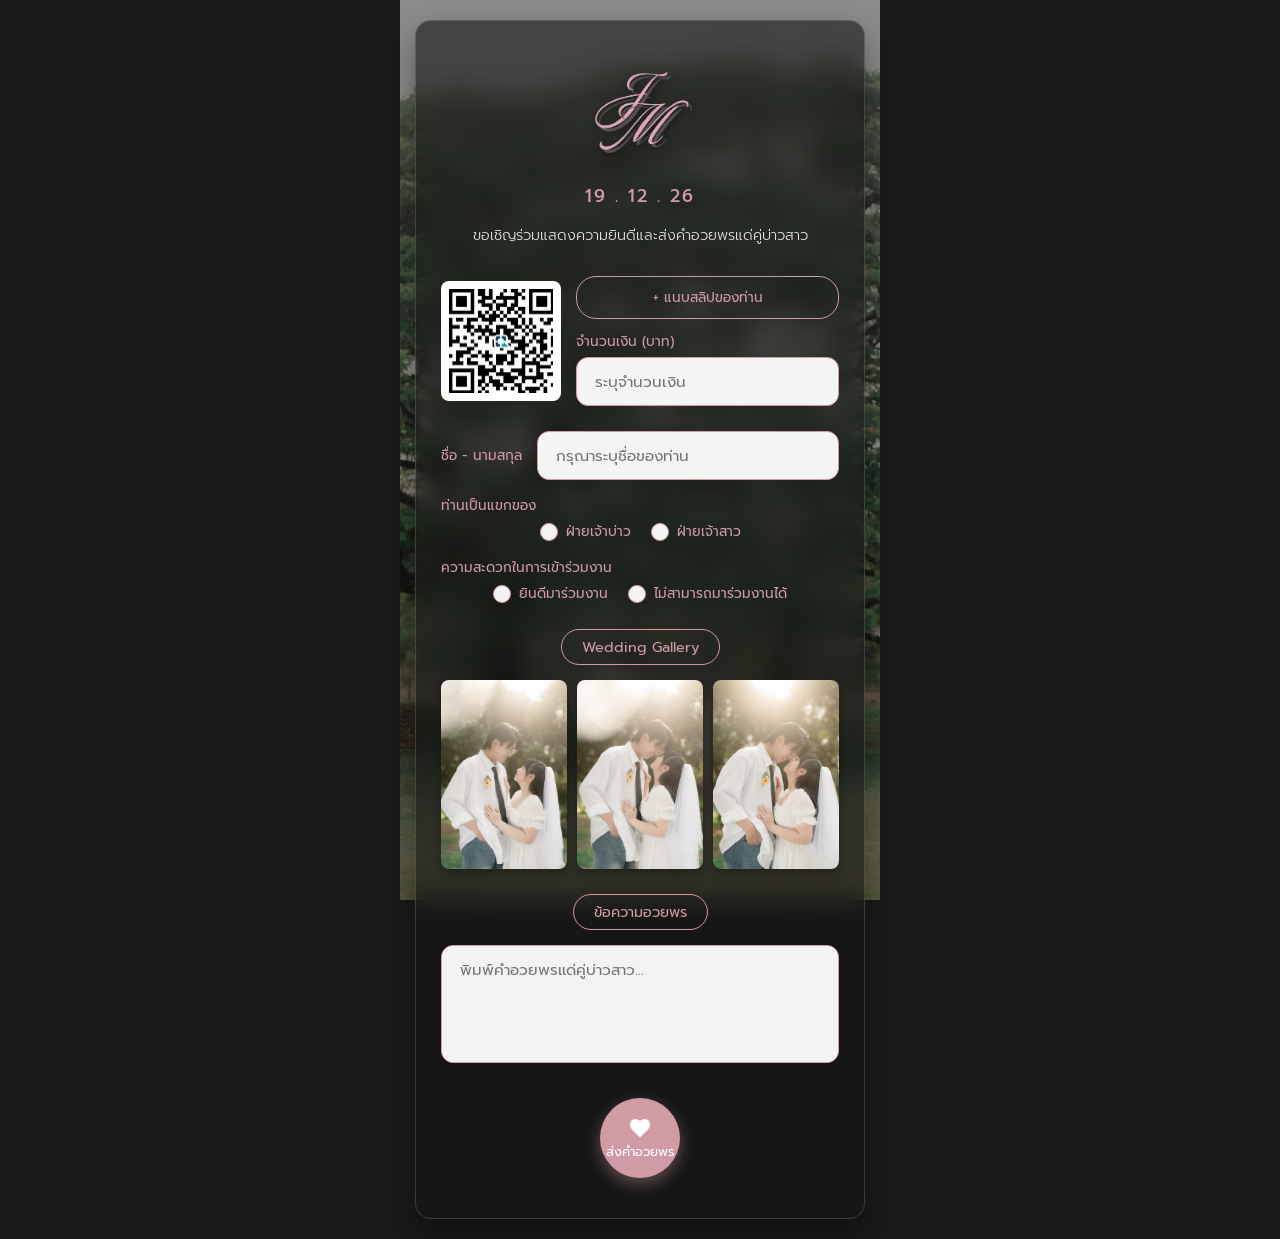
==== index.html @ 5e996eba "update: full wedding invitation design" ====
<!DOCTYPE html>
<html lang="th">

<head>
    <meta charset="UTF-8">
    <meta name="viewport" content="width=device-width, initial-scale=1.0">
    <title>JM Wedding Invitation</title>
    <meta name="description" content="ร่วมแสดงความยินดีและเขียนคำอวยพรงานแต่งงาน JM">
    <link rel="preconnect" href="https://fonts.googleapis.com">
    <link rel="preconnect" href="https://fonts.gstatic.com" crossorigin>
    <link href="https://fonts.googleapis.com/css2?family=Great+Vibes&family=Prompt:wght@300;400;500&display=swap"
        rel="stylesheet">
    <link rel="stylesheet" href="styles.css">
</head>

<body>
    <div class="app-container">
        <!-- Background Image -->
        <div class="background-image"></div>

        <!-- Main Content Glassmorphism Box -->
        <div class="glass-card">

            <!-- Header Section -->
            <header class="header-section">
                <img src="assets/img/logo.png" alt="JM Logo" class="initials-img">
                <p class="wedding-date">19 . 12 . 26</p>
                <p class="greeting">ขอเชิญร่วมแสดงความยินดีและส่งคำอวยพรแด่คู่บ่าวสาว</p>
            </header>

            <form id="weddingForm" class="wedding-form">

                <!-- Donation / Gift Section -->
                <section class="gift-section">
                    <div class="qr-container">
                        <!-- QR Code -->
                        <img src="assets/img/qr.jpg" alt="QR Code" class="qr-code">
                    </div>

                    <div class="gift-inputs">
                        <button type="button" class="btn-attach-slip" id="attachSlipBtn" blank="upload.html">
                            + แนบสลิปของท่าน
                        </button>
                        <input type="file" id="slipInput" class="hidden-input" accept="image/*">

                        <div class="input-group">
                            <label for="amount">จำนวนเงิน (บาท)</label>
                            <input type="number" id="amount" placeholder="ระบุจำนวนเงิน" required>
                        </div>
                    </div>
                </section>

                <!-- Guest Info Section -->
                <section class="guest-info-section">
                    <div class="input-group row-group">
                        <label for="guestName">ชื่อ - นามสกุล</label>
                        <input type="text" id="guestName" placeholder="กรุณาระบุชื่อของท่าน" required>
                    </div>
                    
                    <div class="input-group">
                        <label>ท่านเป็นแขกของ</label>
                        <div class="radio-group">
                            <label class="radio-label">
                                <input type="radio" name="side" value="ฝ่ายเจ้าบ่าว">
                                <span class="custom-radio"></span>
                                ฝ่ายเจ้าบ่าว
                            </label>
                            <label class="radio-label">
                                <input type="radio" name="side" value="ฝ่ายเจ้าสาว">
                                <span class="custom-radio"></span>
                                ฝ่ายเจ้าสาว
                            </label>
                        </div>
                    </div>
                    
                    <div class="input-group">
                        <label>ความสะดวกในการเข้าร่วมงาน</label>
                        <div class="radio-group">
                            <label class="radio-label">
                                <input type="radio" name="attendance" value="ยินดีมาร่วมงาน">
                                <span class="custom-radio"></span>
                                ยินดีมาร่วมงาน
                            </label>
                            <label class="radio-label">
                                <input type="radio" name="attendance" value="ไม่สามารถมาร่วมงานได้">
                                <span class="custom-radio"></span>
                                ไม่สามารถมาร่วมงานได้
                            </label>
                        </div>
                    </div>
                    
                </section>

                <!-- Gallery Section -->
                <section class="gallery-section">
                    <h2 class="section-title pink-badge">Wedding Gallery</h2>
                    <div class="gallery-grid">
                        <div class="gallery-item">
                            <img src="assets/img/set1/1.jpg" alt="Gallery 1">
                        </div>
                        <div class="gallery-item">
                            <img src="assets/img/set1/2.jpg" alt="Gallery 2">
                        </div>
                        <div class="gallery-item">
                            <img src="assets/img/set1/3.jpg" alt="Gallery 3">
                        </div>
                    </div>
                </section>

                <!-- Blessing Section -->
                <section class="blessing-section">
                    <h2 class="section-title pink-badge">ข้อความอวยพร</h2>
                    <textarea id="blessingMessage" rows="4" placeholder="พิมพ์คำอวยพรแด่คู่บ่าวสาว..."
                        required></textarea>
                </section>

                <!-- Submit Section -->
                <div class="submit-section">
                    <button type="submit" class="btn-submit">
                        <svg class="heart-icon" viewBox="0 0 24 24" fill="none" xmlns="http://www.w3.org/2000/svg">
                            <path
                                d="M12 21.35l-1.45-1.32C5.4 15.36 2 12.28 2 8.5 2 5.42 4.42 3 7.5 3c1.74 0 3.41.81 4.5 2.09C13.09 3.81 14.76 3 16.5 3 19.58 3 22 5.42 22 8.5c0 3.78-3.4 6.86-8.55 11.54L12 21.35z"
                                fill="currentColor" />
                        </svg>
                        ส่งคำอวยพร
                    </button>
                </div>
            </form>
        </div>
    </div>

    <!-- Success Modal -->
    <div id="successModal" class="modal">
        <div class="modal-content">
            <span class="close-modal">&times;</span>
            <div class="modal-icon">🌸</div>
            <h2>ขอขอบพระคุณ</h2>
            <p>เราทั้งสองได้รับคำอวยพรและของขวัญจากท่านเรียบร้อยแล้ว ขอบพระคุณที่ร่วมยินดีกับเราค่ะ/ครับ</p>
            <button class="btn-close-modal">ปิดหน้าต่าง</button>
        </div>
    </div>

    <script src="script.js"></script>
</body>

</html>
---- styles.css ----
:root {
    --primary-pink: #d19ba5;
    --primary-pink-hover: #b8828c;
    --text-light: #fdfbfb;
    --text-dark: #333333;
    --bg-overlay: rgba(30, 30, 30, 0.5);
    --glass-bg: rgba(20, 20, 20, 0.6);
    --glass-border: rgba(255, 255, 255, 0.15);
    --input-bg: rgba(255, 255, 255, 0.95);

    --font-heading: 'Great Vibes', cursive;
    --font-body: 'Prompt', sans-serif;
}

* {
    margin: 0;
    padding: 0;
    box-sizing: border-box;
}

body {
    font-family: var(--font-body);
    color: var(--text-light);
    background-color: #1a1a1a;
    min-height: 100vh;
    display: flex;
    justify-content: center;
    align-items: center;
    overflow-x: hidden;
}

/* Background Setup */
.background-image {
    position: fixed;
    top: 0;
    left: 0;
    right: 0;
    margin: 0 auto;
    width: 100%;
    max-width: 480px;
    height: 100vh;
    background-image: url('assets/img/back.jpg');
    background-size: cover;
    background-position: center;
    background-repeat: no-repeat;
    z-index: -2;

}

.background-image::after {
    content: '';
    position: absolute;
    top: 0;
    left: 0;
    width: 100%;
    height: 100%;
    background: var(--bg-overlay);
    z-index: -1;
}

/* App Container (Mobile layout centered on desktop) */
.app-container {
    width: 100%;
    max-width: 480px;
    min-height: 100vh;
    padding: 20px 15px;
    display: flex;
    flex-direction: column;
}

/* Glassmorphism Card */
.glass-card {
    background: var(--glass-bg);
    backdrop-filter: blur(12px);
    -webkit-backdrop-filter: blur(12px);
    border: 1px solid var(--glass-border);
    border-radius: 16px;
    padding: 40px 25px;
    display: flex;
    flex-direction: column;
    gap: 30px;
    box-shadow: 0 15px 35px rgba(0, 0, 0, 0.4);
}

/* Header */
.header-section {
    text-align: center;
}

.initials-img {
    height: 100px;
    width: auto;
    object-fit: contain;
    margin-bottom: 15px;
    filter: drop-shadow(2px 2px 4px rgba(0, 0, 0, 0.5));
}

.wedding-date {
    font-size: 1.1rem;
    letter-spacing: 2px;
    color: var(--primary-pink);
    margin-bottom: 15px;
    font-weight: 500;
}

.greeting {
    font-size: 0.9rem;
    color: #e0e0e0;
    font-weight: 300;
}

/* Forms & Inputs */
.wedding-form {
    display: flex;
    flex-direction: column;
    gap: 25px;
}

.gift-section {
    display: flex;
    gap: 15px;
    align-items: center;
    justify-content: center;
}

.qr-container {
    background: white;
    padding: 8px;
    border-radius: 8px;
    width: 120px;
    height: 120px;
    flex-shrink: 0;
}

.qr-code {
    width: 100%;
    height: 100%;
    object-fit: contain;
}

.gift-inputs {
    display: flex;
    flex-direction: column;
    gap: 12px;
    flex-grow: 1;
}

.btn-attach-slip {
    background: transparent;
    color: var(--primary-pink);
    border: 1px solid var(--primary-pink);
    padding: 10px 16px;
    border-radius: 20px;
    font-family: var(--font-body);
    font-size: 0.85rem;
    cursor: pointer;
    transition: all 0.3s ease;
    box-shadow: none;
}

.btn-attach-slip:hover {
    background: var(--primary-pink);
    color: white;
    transform: translateY(-2px);
}

.hidden-input {
    display: none;
}

.input-group {
    display: flex;
    flex-direction: column;
    gap: 5px;
}

.row-group {
    flex-direction: row;
    align-items: center;
    gap: 15px;
}

.row-group label {
    white-space: nowrap;
}

.input-group label {
    font-size: 0.85rem;
    color: var(--primary-pink);
    font-weight: 400;
}

.input-group input,
.blessing-section textarea {
    width: 100%;
    padding: 12px 18px;
    border: 1px solid var(--primary-pink);
    border-radius: 12px;
    background: var(--input-bg);
    color: var(--text-dark);
    font-family: var(--font-body);
    font-size: 0.95rem;
    outline: none;
    box-shadow: 0 4px 10px rgba(0, 0, 0, 0.05);
    transition: all 0.3s ease;
}

.input-group input:focus,
.blessing-section textarea:focus {
    box-shadow: 0 0 0 3px rgba(209, 155, 165, 0.3);
    border-color: var(--primary-pink-hover);
}

.guest-info-section {
    display: flex;
    flex-direction: column;
    gap: 15px;
}

/* Radio Buttons */
.radio-group {
    display: flex;
    justify-content: center;
    gap: 20px;
}

.radio-label {
    display: flex;
    align-items: center;
    gap: 8px;
    font-size: 0.85rem;
    cursor: pointer;
}

.radio-label input[type="radio"] {
    display: none;
}

.custom-radio {
    width: 18px;
    height: 18px;
    border: 1px solid var(--primary-pink);
    border-radius: 50%;
    display: inline-block;
    position: relative;
    background: var(--input-bg);
}

.radio-label input[type="radio"]:checked+.custom-radio::after {
    content: '';
    position: absolute;
    top: 50%;
    left: 50%;
    transform: translate(-50%, -50%);
    width: 8px;
    height: 8px;
    background: var(--primary-pink);
    border-radius: 50%;
}

/* Common Section Styles */
.section-title {
    text-align: center;
    font-size: 0.9rem;
    font-weight: 400;
    margin-bottom: 15px;
}

.pink-badge {
    color: var(--primary-pink);
    background: transparent;
    display: inline-block;
    padding: 6px 20px;
    border: 1px solid var(--primary-pink);
    border-radius: 20px;
    margin: 0 auto 15px auto;
    width: max-content;
    box-shadow: none;
}

/* Gallery */
.gallery-section {
    display: flex;
    flex-direction: column;
    align-items: center;
}

.gallery-grid {
    display: grid;
    grid-template-columns: repeat(3, 1fr);
    gap: 10px;
    width: 100%;
}

.gallery-item {
    aspect-ratio: 2/3;
    border-radius: 8px;
    overflow: hidden;
    box-shadow: 0 4px 8px rgba(0, 0, 0, 0.3);
}

.gallery-item img {
    width: 100%;
    height: 100%;
    object-fit: cover;
    transition: transform 0.5s ease;
}

.gallery-item:hover img {
    transform: scale(1.1);
}

/* Blessing Section */
.blessing-section {
    display: flex;
    flex-direction: column;
    align-items: center;
}

.blessing-section textarea {
    border-radius: 12px;
    resize: none;
}

/* Submit Section */
.submit-section {
    display: flex;
    flex-direction: column;
    align-items: center;
    gap: 15px;
    margin-top: 10px;
}

.btn-submit {
    background: var(--primary-pink);
    color: white;
    border: none;
    width: 80px;
    height: 80px;
    border-radius: 50%;
    display: flex;
    flex-direction: column;
    justify-content: center;
    align-items: center;
    font-family: var(--font-body);
    font-size: 0.8rem;
    cursor: pointer;
    box-shadow: 0 6px 15px rgba(209, 155, 165, 0.4);
    transition: all 0.3s cubic-bezier(0.175, 0.885, 0.32, 1.275);
    position: relative;
    overflow: hidden;
}

.btn-submit::before {
    content: '';
    position: absolute;
    top: 0;
    left: 0;
    width: 100%;
    height: 100%;
    background: radial-gradient(circle, rgba(255, 255, 255, 0.4) 0%, rgba(255, 255, 255, 0) 70%);
    opacity: 0;
    transition: opacity 0.3s ease;
}

.btn-submit:hover {
    transform: scale(1.05) translateY(-5px);
    box-shadow: 0 8px 20px rgba(209, 155, 165, 0.6);
}

.btn-submit:hover::before {
    opacity: 1;
}

.heart-icon {
    width: 24px;
    height: 24px;
    margin-bottom: 2px;
}

.footer-logo {
    font-family: 'Times New Roman', serif;
    font-size: 1.2rem;
    letter-spacing: 5px;
    color: rgba(255, 255, 255, 0.6);
}

/* Modal Styles */
.modal {
    display: none;
    position: fixed;
    top: 0;
    left: 0;
    width: 100%;
    height: 100%;
    background: rgba(0, 0, 0, 0.8);
    backdrop-filter: blur(5px);
    z-index: 1000;
    justify-content: center;
    align-items: center;
    opacity: 0;
    transition: opacity 0.3s ease;
}

.modal.show {
    display: flex;
    opacity: 1;
}

.modal-content {
    background: white;
    padding: 40px 30px;
    border-radius: 16px;
    text-align: center;
    max-width: 90%;
    width: 400px;
    position: relative;
    transform: translateY(20px);
    transition: transform 0.3s cubic-bezier(0.175, 0.885, 0.32, 1.275);
    color: var(--text-dark);
}

.modal.show .modal-content {
    transform: translateY(0);
}

.modal-icon {
    font-size: 3rem;
    margin-bottom: 15px;
}

.modal h2 {
    color: var(--primary-pink);
    margin-bottom: 10px;
    font-size: 1.5rem;
}

.modal p {
    font-size: 0.95rem;
    color: #666;
    margin-bottom: 25px;
    line-height: 1.5;
}

.btn-close-modal {
    background: var(--primary-pink);
    color: white;
    border: none;
    padding: 10px 25px;
    border-radius: 20px;
    font-family: var(--font-body);
    font-size: 1rem;
    cursor: pointer;
    transition: background 0.3s;
}

.btn-close-modal:hover {
    background: var(--primary-pink-hover);
}

.close-modal {
    position: absolute;
    top: 15px;
    right: 20px;
    font-size: 1.5rem;
    color: #aaa;
    cursor: pointer;
}

.close-modal:hover {
    color: var(--text-dark);
}

/* Animations */
@keyframes fadeIn {
    from {
        opacity: 0;
        transform: translateY(20px);
    }

    to {
        opacity: 1;
        transform: translateY(0);
    }
}

.glass-card {
    animation: fadeIn 1s ease-out;
}

/* Upload Area Styles */
.upload-area {
    width: 100%;
    aspect-ratio: 1/1;
    border: 1px dashed var(--primary-pink);
    border-radius: 30px;
    display: flex;
    flex-direction: column;
    justify-content: center;
    align-items: center;
    cursor: pointer;
    position: relative;
    transition: all 0.3s ease;
    background: rgba(255, 255, 255, 0.03);
    margin-bottom: 20px;
}

.upload-area:hover {
    background: rgba(209, 155, 165, 0.1);
    border-style: solid;
}

.upload-text {
    color: var(--primary-pink);
    font-size: 1.1rem;
    margin-bottom: 20px;
    font-weight: 400;
}

.plus-icon {
    font-size: 6rem;
    color: var(--primary-pink);
    line-height: 1;
    font-weight: 300;
}

.preview-container {
    position: absolute;
    top: 0;
    left: 0;
    width: 100%;
    height: 100%;
    border-radius: 28px;
    overflow: hidden;
    background: white;
    display: flex;
    flex-direction: column;
}

.preview-container.hidden {
    display: none;
}

.slip-preview-img {
    width: 100%;
    height: 100%;
    object-fit: contain;
    background: #f0f0f0;
}

.change-text {
    position: absolute;
    bottom: 0;
    width: 100%;
    background: rgba(0, 0, 0, 0.5);
    color: white;
    text-align: center;
    padding: 5px 0;
    font-size: 0.8rem;
}
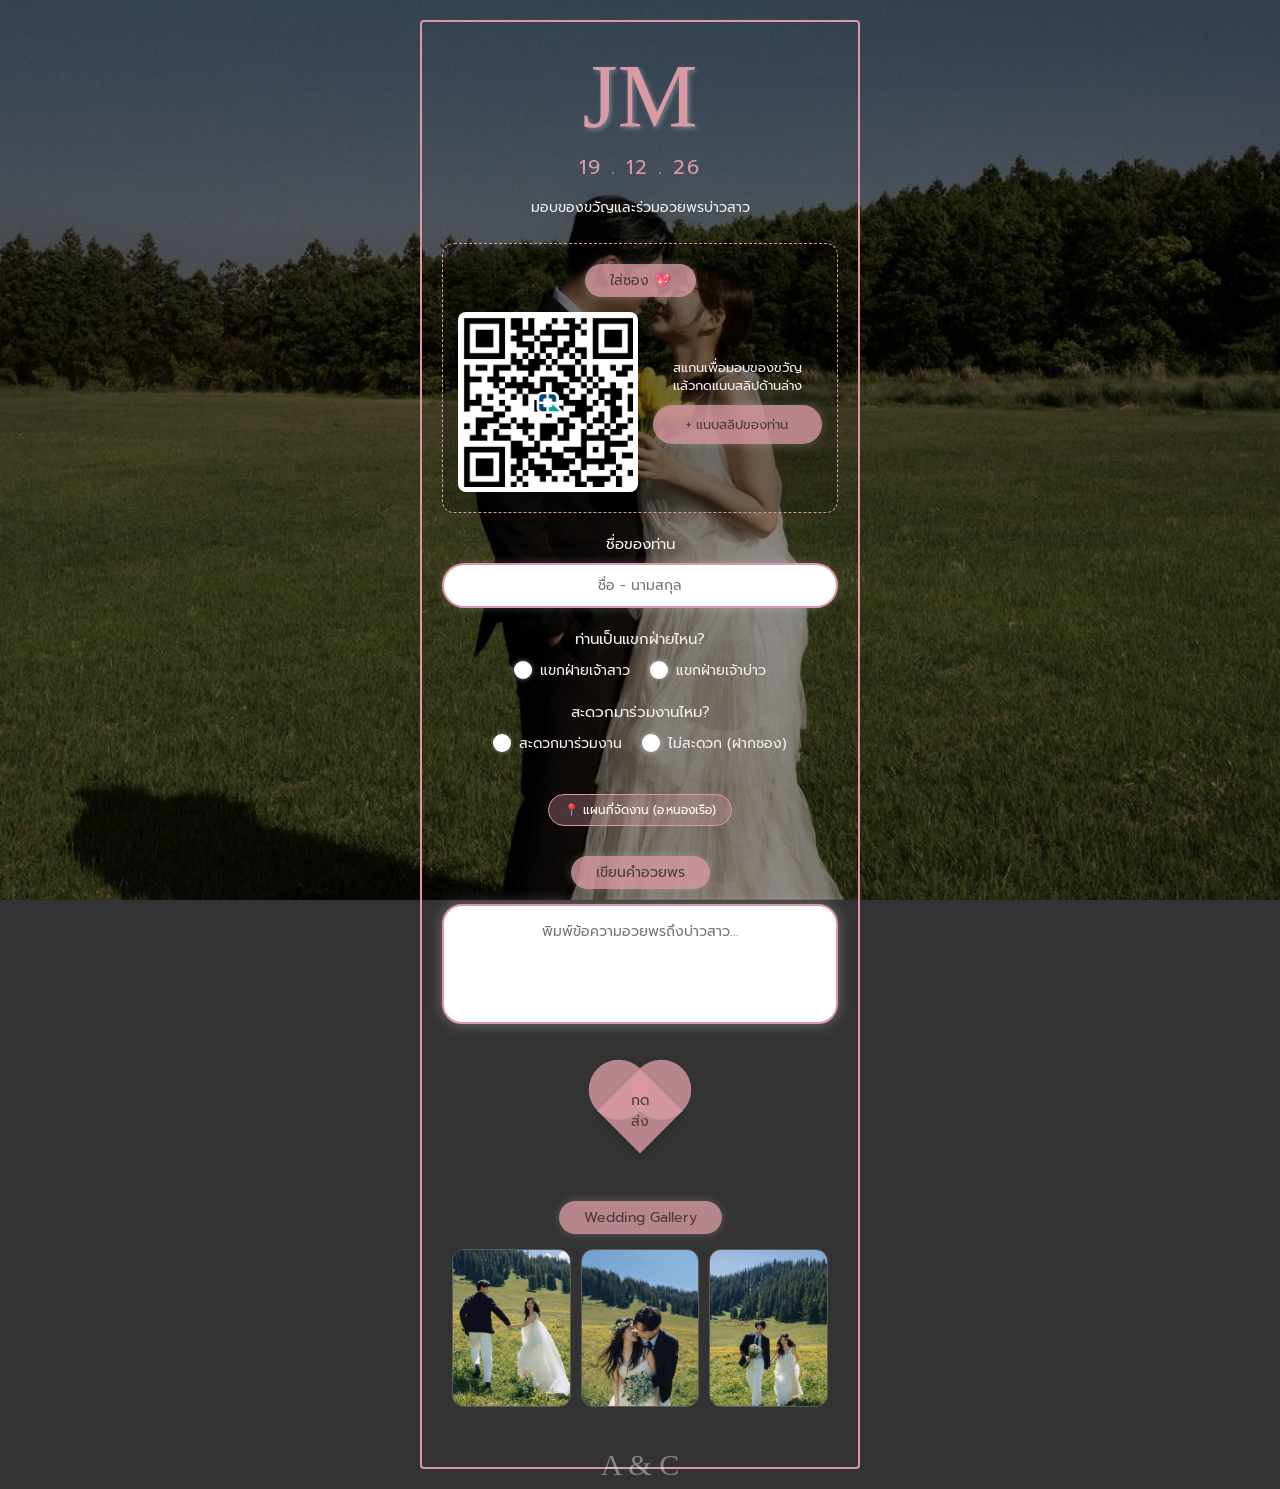
==== commit 66e973e5: "Update wedding card" ====
--- a/index.html
+++ b/index.html
@@ -3,141 +3,159 @@
 
 <head>
     <meta charset="UTF-8">
-    <meta name="viewport" content="width=device-width, initial-scale=1.0">
-    <title>JM Wedding Invitation</title>
-    <meta name="description" content="ร่วมแสดงความยินดีและเขียนคำอวยพรงานแต่งงาน JM">
-    <link rel="preconnect" href="https://fonts.googleapis.com">
-    <link rel="preconnect" href="https://fonts.gstatic.com" crossorigin>
+    <meta name="viewport" content="width=device-width, initial-scale=1.0, maximum-scale=1.0, user-scalable=no">
+    <title>ร่วมแสดงความยินดีงานแต่ง</title>
     <link href="https://fonts.googleapis.com/css2?family=Great+Vibes&family=Prompt:wght@300;400;500&display=swap"
         rel="stylesheet">
-    <link rel="stylesheet" href="styles.css">
+    <link rel="stylesheet" href="style.css">
 </head>
 
 <body>
-    <div class="app-container">
-        <!-- Background Image -->
-        <div class="background-image"></div>
 
-        <!-- Main Content Glassmorphism Box -->
-        <div class="glass-card">
+    <!-- Background -->
+    <div class="bg-container">
+        <div class="bg-overlay"></div>
+    </div>
 
-            <!-- Header Section -->
+    <main class="wedding-wrapper">
+        <div class="wedding-border">
+
+            <!-- ═══ 1. Header ═══ -->
             <header class="header-section">
-                <img src="assets/img/logo.png" alt="JM Logo" class="initials-img">
-                <p class="wedding-date">19 . 12 . 26</p>
-                <p class="greeting">ขอเชิญร่วมแสดงความยินดีและส่งคำอวยพรแด่คู่บ่าวสาว</p>
+                <h1 class="monogram">JM</h1>
+                <p class="date">19 . 12 . 26</p>
+                <p class="subtitle">มอบของขวัญและร่วมอวยพรบ่าวสาว</p>
             </header>
 
-            <form id="weddingForm" class="wedding-form">
+            <form id="wedding-form">
 
-                <!-- Donation / Gift Section -->
-                <section class="gift-section">
-                    <div class="qr-container">
-                        <!-- QR Code -->
-                        <img src="assets/img/qr.jpg" alt="QR Code" class="qr-code">
+                <!-- ═══ 2. QR Code + Upload Slip (Priority 1) ═══ -->
+                <section class="envelope-section">
+                    <div class="section-label">ใส่ซอง 💖</div>
+                    <div class="qr-upload-row">
+                        <div class="qr-box">
+                            <img src="img/qr.jpg" alt="QR Code" class="qr-code">
+                        </div>
+                        <div class="upload-box">
+                            <p class="upload-hint">สแกนเพื่อมอบของขวัญ<br>แล้วกดแนบสลิปด้านล่าง</p>
+                            <button type="button" id="btn-open-slip-modal" class="pill-btn pink-btn">+
+                                แนบสลิปของท่าน</button>
+                        </div>
+                    </div>
+                    <div id="slip-status" class="slip-status hidden">✅ แนบสลิปเรียบร้อยแล้ว</div>
+                </section>
+
+                <!-- ═══ 3. Guest Info ═══ -->
+                <section class="form-section">
+                    <div class="form-row">
+                        <label for="guest-name">ชื่อของท่าน</label>
+                        <input type="text" id="guest-name" name="guest-name" class="pill-input"
+                            placeholder="ชื่อ - นามสกุล" required>
                     </div>
 
-                    <div class="gift-inputs">
-                        <button type="button" class="btn-attach-slip" id="attachSlipBtn" blank="upload.html">
-                            + แนบสลิปของท่าน
-                        </button>
-                        <input type="file" id="slipInput" class="hidden-input" accept="image/*">
+                    <div class="form-row">
+                        <p class="question-label">ท่านเป็นแขกฝ่ายไหน?</p>
+                        <div class="radio-row">
+                            <label class="custom-radio">
+                                <input type="radio" name="relation" value="เจ้าสาว" required>
+                                <span class="radio-mark"></span>
+                                แขกฝ่ายเจ้าสาว
+                            </label>
+                            <label class="custom-radio">
+                                <input type="radio" name="relation" value="เจ้าบ่าว">
+                                <span class="radio-mark"></span>
+                                แขกฝ่ายเจ้าบ่าว
+                            </label>
+                        </div>
+                    </div>
 
-                        <div class="input-group">
-                            <label for="amount">จำนวนเงิน (บาท)</label>
-                            <input type="number" id="amount" placeholder="ระบุจำนวนเงิน" required>
+                    <div class="form-row">
+                        <p class="question-label">สะดวกมาร่วมงานไหม?</p>
+                        <div class="radio-row">
+                            <label class="custom-radio">
+                                <input type="radio" name="attending" value="สะดวกมาร่วมงาน" required>
+                                <span class="radio-mark"></span>
+                                สะดวกมาร่วมงาน
+                            </label>
+                            <label class="custom-radio">
+                                <input type="radio" name="attending" value="ไม่สะดวก">
+                                <span class="radio-mark"></span>
+                                ไม่สะดวก (ฝากซอง)
+                            </label>
                         </div>
                     </div>
                 </section>
 
-                <!-- Guest Info Section -->
-                <section class="guest-info-section">
-                    <div class="input-group row-group">
-                        <label for="guestName">ชื่อ - นามสกุล</label>
-                        <input type="text" id="guestName" placeholder="กรุณาระบุชื่อของท่าน" required>
-                    </div>
-                    
-                    <div class="input-group">
-                        <label>ท่านเป็นแขกของ</label>
-                        <div class="radio-group">
-                            <label class="radio-label">
-                                <input type="radio" name="side" value="ฝ่ายเจ้าบ่าว">
-                                <span class="custom-radio"></span>
-                                ฝ่ายเจ้าบ่าว
-                            </label>
-                            <label class="radio-label">
-                                <input type="radio" name="side" value="ฝ่ายเจ้าสาว">
-                                <span class="custom-radio"></span>
-                                ฝ่ายเจ้าสาว
-                            </label>
-                        </div>
-                    </div>
-                    
-                    <div class="input-group">
-                        <label>ความสะดวกในการเข้าร่วมงาน</label>
-                        <div class="radio-group">
-                            <label class="radio-label">
-                                <input type="radio" name="attendance" value="ยินดีมาร่วมงาน">
-                                <span class="custom-radio"></span>
-                                ยินดีมาร่วมงาน
-                            </label>
-                            <label class="radio-label">
-                                <input type="radio" name="attendance" value="ไม่สามารถมาร่วมงานได้">
-                                <span class="custom-radio"></span>
-                                ไม่สามารถมาร่วมงานได้
-                            </label>
-                        </div>
-                    </div>
-                    
+                <!-- ═══ 4. Map ═══ -->
+                <section class="map-section">
+                    <a href="https://www.google.com/maps/place/Nong+Ruea+District,+Khon+Kaen" target="_blank"
+                        class="map-link">
+                        📍 แผนที่จัดงาน (อ.หนองเรือ)
+                    </a>
                 </section>
 
-                <!-- Gallery Section -->
-                <section class="gallery-section">
-                    <h2 class="section-title pink-badge">Wedding Gallery</h2>
-                    <div class="gallery-grid">
-                        <div class="gallery-item">
-                            <img src="assets/img/set1/1.jpg" alt="Gallery 1">
-                        </div>
-                        <div class="gallery-item">
-                            <img src="assets/img/set1/2.jpg" alt="Gallery 2">
-                        </div>
-                        <div class="gallery-item">
-                            <img src="assets/img/set1/3.jpg" alt="Gallery 3">
-                        </div>
-                    </div>
+                <!-- ═══ 5. Blessing ═══ -->
+                <section class="blessing-section">
+                    <div class="section-label">เขียนคำอวยพร</div>
+                    <textarea id="message" name="message" class="blessing-textarea"
+                        placeholder="พิมพ์ข้อความอวยพรถึงบ่าวสาว..." required></textarea>
                 </section>
 
-                <!-- Blessing Section -->
-                <section class="blessing-section">
-                    <h2 class="section-title pink-badge">ข้อความอวยพร</h2>
-                    <textarea id="blessingMessage" rows="4" placeholder="พิมพ์คำอวยพรแด่คู่บ่าวสาว..."
-                        required></textarea>
-                </section>
-
-                <!-- Submit Section -->
+                <!-- ═══ 6. Submit ═══ -->
                 <div class="submit-section">
-                    <button type="submit" class="btn-submit">
-                        <svg class="heart-icon" viewBox="0 0 24 24" fill="none" xmlns="http://www.w3.org/2000/svg">
-                            <path
-                                d="M12 21.35l-1.45-1.32C5.4 15.36 2 12.28 2 8.5 2 5.42 4.42 3 7.5 3c1.74 0 3.41.81 4.5 2.09C13.09 3.81 14.76 3 16.5 3 19.58 3 22 5.42 22 8.5c0 3.78-3.4 6.86-8.55 11.54L12 21.35z"
-                                fill="currentColor" />
-                        </svg>
-                        ส่งคำอวยพร
+                    <button type="submit" id="btn-submit" class="heart-btn">
+                        <span>กดส่ง</span>
                     </button>
                 </div>
+
             </form>
+
+            <!-- ═══ 7. Wedding Gallery (Bonus at bottom) ═══ -->
+            <section class="gallery-section" style="margin-top: 20px;">
+                <div class="section-label">Wedding Gallery</div>
+                <div class="gallery-grid">
+                    <img src="img/1.jpg" alt="Gallery 1">
+                    <img src="img/2.jpg" alt="Gallery 2">
+                    <img src="img/3.jpg" alt="Gallery 3">
+                </div>
+            </section>
+
+            <div class="footer-logo">A & C</div>
+        </div>
+    </main>
+
+    <!-- Slip Upload Modal -->
+    <div id="slip-modal" class="modal">
+        <div class="modal-content">
+            <span class="close-btn" id="close-slip-modal">&times;</span>
+            <h2>แนบสลิปโอนเงิน</h2>
+            <div class="upload-area" id="upload-area">
+                <input type="file" id="slip-input" accept="image/*" hidden>
+                <div class="upload-placeholder" id="upload-placeholder">
+                    <span class="upload-icon">📤</span>
+                    <span>คลิกเพื่อเลือกรูปภาพสลิป</span>
+                </div>
+                <img id="slip-preview" class="slip-preview hidden" alt="Slip Preview">
+            </div>
+            <button type="button" id="btn-confirm-slip" class="pill-btn pink-btn" disabled>ยืนยันสลิป</button>
         </div>
     </div>
 
-    <!-- Success Modal -->
-    <div id="successModal" class="modal">
-        <div class="modal-content">
-            <span class="close-modal">&times;</span>
-            <div class="modal-icon">🌸</div>
-            <h2>ขอขอบพระคุณ</h2>
-            <p>เราทั้งสองได้รับคำอวยพรและของขวัญจากท่านเรียบร้อยแล้ว ขอบพระคุณที่ร่วมยินดีกับเราค่ะ/ครับ</p>
-            <button class="btn-close-modal">ปิดหน้าต่าง</button>
+    <!-- Thank You Modal -->
+    <div id="thank-you-modal" class="modal">
+        <div class="modal-content thank-you-content">
+            <div class="thank-icon">🌸</div>
+            <h2>ขอบคุณจากใจ</h2>
+            <p class="thank-you-text">ขอบคุณ คุณ <span id="thank-you-name" class="highlight-name">...</span> มากๆ
+                นะคะ/ครับ</p>
+            <p class="thank-you-sub">ที่มาร่วมแสดงความยินดีและเป็นส่วนหนึ่ง<br>ในวันสำคัญของเราสองคน</p>
+            <button type="button" id="btn-close-thank-you" class="pill-btn pink-btn">ปิดหน้าต่าง</button>
         </div>
+    </div>
+
+    <!-- Loading Overlay -->
+    <div id="loading-overlay" class="loading-overlay hidden">
+        <div class="spinner"></div>
     </div>
 
     <script src="script.js"></script>
--- a/style.css
+++ b/style.css
@@ -0,0 +1,437 @@
+:root {
+    --color-pink: #d99aa5;
+    --color-pink-translucent: rgba(217, 154, 165, 0.8);
+    --color-white: #ffffff;
+    --color-text-light: #f5eef0;
+    --color-text-dark: #4a3b3d;
+    --font-script: 'Great Vibes', cursive;
+    --font-thai: 'Prompt', sans-serif;
+}
+
+* {
+    box-sizing: border-box;
+    margin: 0;
+    padding: 0;
+}
+
+body {
+    font-family: var(--font-thai);
+    color: var(--color-white);
+    background-color: #333;
+    min-height: 100vh;
+    overflow-x: hidden;
+}
+
+/* Background */
+.bg-container {
+    position: fixed;
+    top: 0;
+    left: 0;
+    width: 100%;
+    height: 100%;
+    background-image: url('img/back.jpg');
+    background-size: cover;
+    background-position: center;
+    z-index: -2;
+}
+
+.bg-overlay {
+    position: fixed;
+    top: 0;
+    left: 0;
+    width: 100%;
+    height: 100%;
+    background-color: rgba(0, 0, 0, 0.45);
+    z-index: -1;
+}
+
+/* Layout */
+.wedding-wrapper {
+    width: 100%;
+    max-width: 480px;
+    margin: 0 auto;
+    padding: 20px;
+    min-height: 100vh;
+    display: flex;
+    flex-direction: column;
+}
+
+.wedding-border {
+    border: 2px solid var(--color-pink);
+    border-radius: 4px;
+    padding: 30px 20px;
+    flex-grow: 1;
+    display: flex;
+    flex-direction: column;
+    align-items: center;
+    text-align: center;
+    position: relative;
+}
+
+/* Section Label */
+.section-label {
+    background-color: var(--color-pink-translucent);
+    color: var(--color-text-dark);
+    padding: 6px 25px;
+    border-radius: 25px;
+    display: inline-block;
+    font-size: 14px;
+    margin-bottom: 15px;
+    box-shadow: 0 0 10px rgba(255,255,255,0.2);
+}
+
+/* 1. Header */
+.header-section {
+    margin-bottom: 25px;
+}
+.monogram {
+    font-family: var(--font-script);
+    font-size: 90px;
+    color: var(--color-pink);
+    line-height: 1;
+    text-shadow: 2px 2px 4px rgba(255,255,255,0.3);
+    margin-bottom: 10px;
+    font-weight: normal;
+}
+.date {
+    color: var(--color-pink);
+    font-size: 20px;
+    letter-spacing: 2px;
+    margin-bottom: 15px;
+}
+.subtitle {
+    color: var(--color-text-light);
+    font-size: 14px;
+}
+
+/* 2. Gallery */
+.gallery-section {
+    width: 100%;
+    margin-bottom: 30px;
+}
+.gallery-grid {
+    display: flex;
+    gap: 10px;
+    justify-content: center;
+}
+.gallery-grid img {
+    width: 30%;
+    aspect-ratio: 3/4;
+    object-fit: cover;
+    border-radius: 12px;
+    border: 1px solid rgba(255,255,255,0.2);
+}
+
+/* 3. Form Info */
+#wedding-form {
+    width: 100%;
+    display: flex;
+    flex-direction: column;
+    align-items: center;
+}
+.form-section {
+    width: 100%;
+    margin-bottom: 20px;
+}
+.form-row {
+    margin-bottom: 20px;
+}
+.form-row label[for="guest-name"] {
+    display: block;
+    margin-bottom: 8px;
+    color: var(--color-text-light);
+    font-size: 15px;
+}
+.pill-input {
+    width: 100%;
+    padding: 10px 20px;
+    border-radius: 25px;
+    border: 2px solid var(--color-pink);
+    background-color: var(--color-white);
+    font-family: var(--font-thai);
+    font-size: 14px;
+    color: var(--color-text-dark);
+    outline: none;
+    box-shadow: 0 0 10px rgba(255,255,255,0.2);
+    text-align: center;
+}
+.question-label {
+    color: var(--color-text-light);
+    font-size: 15px;
+    margin-bottom: 10px;
+}
+.radio-row {
+    display: flex;
+    justify-content: center;
+    gap: 20px;
+}
+.custom-radio {
+    display: flex;
+    align-items: center;
+    cursor: pointer;
+    font-size: 14px;
+    color: var(--color-text-light);
+}
+.custom-radio input {
+    position: absolute;
+    opacity: 0;
+    cursor: pointer;
+}
+.radio-mark {
+    height: 18px;
+    width: 18px;
+    background-color: var(--color-white);
+    border-radius: 50%;
+    margin-right: 8px;
+    position: relative;
+    box-shadow: 0 0 5px rgba(255,255,255,0.5);
+}
+.custom-radio input:checked ~ .radio-mark {
+    background-color: var(--color-pink);
+    border: 2px solid var(--color-white);
+}
+
+/* 4. Map */
+.map-section {
+    margin-bottom: 30px;
+}
+.map-link {
+    display: inline-block;
+    color: var(--color-white);
+    background: rgba(217, 154, 165, 0.3);
+    padding: 6px 15px;
+    border-radius: 20px;
+    text-decoration: none;
+    font-size: 12px;
+    border: 1px solid var(--color-pink);
+    transition: 0.3s;
+}
+.map-link:hover {
+    background: var(--color-pink-translucent);
+}
+
+/* 5. Blessing */
+.blessing-section {
+    width: 100%;
+    margin-bottom: 30px;
+}
+.blessing-textarea {
+    width: 100%;
+    height: 120px;
+    border-radius: 20px;
+    border: 2px solid var(--color-pink);
+    background-color: var(--color-white);
+    padding: 15px;
+    font-family: var(--font-thai);
+    font-size: 14px;
+    color: var(--color-text-dark);
+    resize: none;
+    outline: none;
+    box-shadow: 0 0 15px rgba(255,255,255,0.3);
+    text-align: center;
+}
+
+/* 6. Envelope / QR */
+.envelope-section {
+    width: 100%;
+    margin-bottom: 20px;
+    background: rgba(0,0,0,0.2);
+    padding: 20px 15px;
+    border-radius: 12px;
+    border: 1px dashed var(--color-pink);
+}
+.qr-upload-row {
+    display: flex;
+    justify-content: space-between;
+    align-items: center;
+    gap: 15px;
+}
+.qr-box {
+    flex: 1;
+    background: var(--color-white);
+    padding: 5px;
+    border-radius: 8px;
+}
+.qr-code {
+    width: 100%;
+    height: auto;
+    display: block;
+}
+.upload-box {
+    flex: 1;
+    display: flex;
+    flex-direction: column;
+    gap: 10px;
+}
+.upload-hint {
+    font-size: 13px;
+    color: var(--color-text-light);
+    line-height: 1.4;
+}
+.pill-btn {
+    padding: 10px 15px;
+    border-radius: 25px;
+    border: none;
+    font-family: var(--font-thai);
+    font-size: 13px;
+    cursor: pointer;
+    text-align: center;
+    width: 100%;
+}
+.pink-btn {
+    background-color: var(--color-pink-translucent);
+    color: var(--color-text-dark);
+    box-shadow: 0 0 10px rgba(255,255,255,0.2);
+}
+.pink-btn:disabled {
+    background-color: rgba(150,150,150,0.5);
+    color: #ccc;
+}
+.slip-status {
+    margin-top: 15px;
+    font-size: 14px;
+    color: #a8e6cf;
+}
+
+/* 7. Submit */
+.submit-section {
+    position: relative;
+    width: 100%;
+    height: 100px;
+    display: flex;
+    justify-content: center;
+    align-items: center;
+    margin-bottom: 20px;
+}
+.heart-btn {
+    position: relative;
+    width: 60px;
+    height: 60px;
+    background-color: var(--color-pink-translucent);
+    transform: rotate(-45deg);
+    border: none;
+    cursor: pointer;
+    box-shadow: -2px 2px 10px rgba(0,0,0,0.2);
+    transition: transform 0.2s;
+}
+.heart-btn:hover {
+    transform: rotate(-45deg) scale(1.05);
+}
+.heart-btn::before, .heart-btn::after {
+    content: "";
+    position: absolute;
+    width: 60px;
+    height: 60px;
+    background-color: var(--color-pink-translucent);
+    border-radius: 50%;
+}
+.heart-btn::before { top: -30px; left: 0; }
+.heart-btn::after { top: 0; left: 30px; }
+.heart-btn span {
+    position: absolute;
+    top: 50%;
+    left: 50%;
+    transform: translate(-50%, -50%) rotate(45deg);
+    z-index: 10;
+    color: var(--color-text-dark);
+    font-family: var(--font-thai);
+    font-size: 14px;
+}
+
+/* Footer */
+.footer-logo {
+    font-family: var(--font-script);
+    font-size: 30px;
+    color: rgba(255,255,255,0.4);
+    position: absolute;
+    bottom: -15px;
+    background: transparent;
+    padding: 0 10px;
+}
+
+/* Modals */
+.modal {
+    display: none;
+    position: fixed;
+    top: 0;
+    left: 0;
+    width: 100%;
+    height: 100%;
+    background-color: rgba(0, 0, 0, 0.7);
+    z-index: 1000;
+    justify-content: center;
+    align-items: center;
+}
+.modal.show { display: flex; }
+.modal-content {
+    background-color: var(--color-white);
+    color: var(--color-text-dark);
+    width: 90%;
+    max-width: 400px;
+    border-radius: 16px;
+    padding: 30px 20px;
+    text-align: center;
+    position: relative;
+    border: 2px solid var(--color-pink);
+}
+.close-btn {
+    position: absolute;
+    top: 10px;
+    right: 15px;
+    font-size: 24px;
+    color: #888;
+    cursor: pointer;
+}
+.upload-area {
+    margin: 20px 0;
+    border: 2px dashed var(--color-pink);
+    border-radius: 12px;
+    padding: 30px;
+    cursor: pointer;
+    background-color: #fafafa;
+}
+.slip-preview {
+    max-width: 100%;
+    max-height: 200px;
+    border-radius: 8px;
+    margin-top: 10px;
+}
+.hidden { display: none !important; }
+
+/* Thank You */
+.thank-icon {
+    font-size: 50px;
+    margin-bottom: 10px;
+}
+.highlight-name {
+    color: var(--color-pink);
+    font-weight: 500;
+}
+.thank-you-sub {
+    font-size: 14px;
+    color: #666;
+    margin: 10px 0 20px;
+}
+
+/* Loading Overlay */
+.loading-overlay {
+    position: fixed;
+    top: 0;
+    left: 0;
+    width: 100%;
+    height: 100%;
+    background: rgba(0,0,0,0.6);
+    z-index: 2000;
+    display: flex;
+    justify-content: center;
+    align-items: center;
+}
+.spinner {
+    width: 40px;
+    height: 40px;
+    border: 4px solid rgba(255,255,255,0.3);
+    border-top-color: var(--color-pink);
+    border-radius: 50%;
+    animation: spin 1s linear infinite;
+}
+@keyframes spin { to { transform: rotate(360deg); } }
